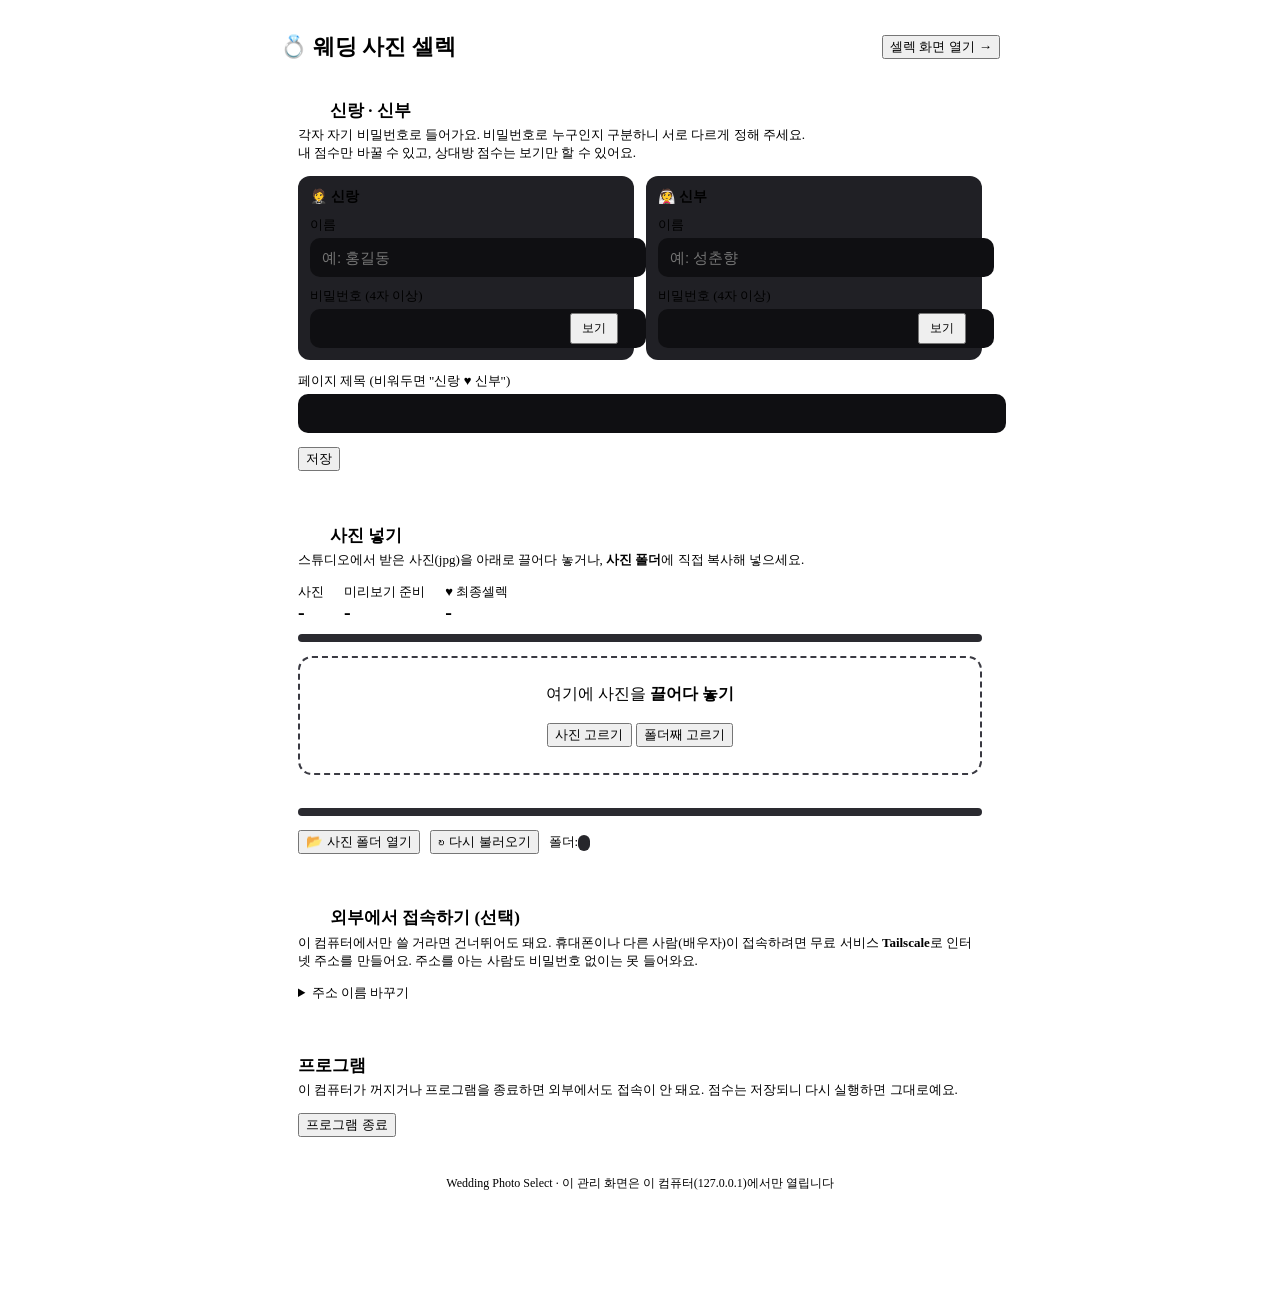
==== web/admin.html @ 5ac88f72 "Wedding Photo Select: self-hosted photo selection app with embedded Tailscale Funnel Co-Authored-By:" ====
<!doctype html>
<html lang="ko">
<head>
<meta charset="utf-8">
<meta name="viewport" content="width=device-width, initial-scale=1">
<meta name="robots" content="noindex, nofollow">
<title>관리 · 웨딩 사진 셀렉</title>
<link rel="stylesheet" href="/static/style.css">
<style>
  html, body { height: auto; }
  body { overflow-y: auto; }
  .wrap { max-width: 720px; margin: 0 auto; padding: 24px 16px 80px; }
  .head { display: flex; align-items: center; gap: 12px; margin-bottom: 18px; }
  .head h1 { flex: 1; margin: 0; font-size: 22px; }
  .sec { background: var(--panel); border: 1px solid var(--line); border-radius: 16px; padding: 18px; margin-bottom: 16px; }
  .sec h2 { margin: 0 0 4px; font-size: 17px; display: flex; align-items: center; gap: 8px; }
  .sec h2 .num { width: 24px; height: 24px; border-radius: 50%; background: var(--accent); color: #fff; font-size: 13px;
    display: inline-flex; align-items: center; justify-content: center; }
  .sec h2 .ok { color: #6ddc8b; font-size: 14px; font-weight: 500; }
  .desc { color: var(--muted); font-size: 13px; margin: 2px 0 14px; }
  .grid2 { display: grid; grid-template-columns: 1fr 1fr; gap: 12px; }
  @media (max-width: 560px) { .grid2 { grid-template-columns: 1fr; } }
  .field label { display: block; font-size: 13px; color: var(--muted); margin-bottom: 4px; }
  .field input { width: 100%; padding: 11px 12px; font-size: 15px; border-radius: 10px; border: 1px solid var(--line);
    background: #0f0f12; color: var(--fg); }
  .pwbox { position: relative; }
  .pwbox button { position: absolute; right: 4px; top: 4px; bottom: 4px; padding: 0 10px; font-size: 12px; }
  .person { background: #202025; border-radius: 12px; padding: 12px; display: grid; gap: 10px; }
  .person h3 { margin: 0; font-size: 14px; }
  .row2 { display: flex; gap: 10px; align-items: center; flex-wrap: wrap; margin-top: 14px; }
  .msg { font-size: 13px; min-height: 1.3em; }
  .msg.err { color: #ff8a8a; } .msg.good { color: #6ddc8b; }
  .drop { border: 2px dashed #3a3a42; border-radius: 14px; padding: 26px 14px; text-align: center; color: var(--muted);
    transition: .15s; }
  .drop.over { border-color: var(--accent); background: #2a1c22; color: var(--fg); }
  .drop b { color: var(--fg); }
  .bar { height: 8px; background: #2a2a30; border-radius: 4px; overflow: hidden; margin-top: 6px; }
  .bar i { display: block; height: 100%; width: 0; background: var(--accent); transition: width .3s; }
  .big { font-size: 28px; font-weight: 700; }
  .kv { display: flex; gap: 20px; flex-wrap: wrap; margin-bottom: 10px; }
  .kv div { font-size: 13px; color: var(--muted); }
  .kv b { display: block; color: var(--fg); font-size: 20px; }
  .url { display: flex; gap: 8px; align-items: center; background: #0f0f12; border: 1px solid var(--accent);
    border-radius: 12px; padding: 10px 12px; font-size: 16px; word-break: break-all; }
  .url a { color: #fff; flex: 1; }
  .steps { margin: 6px 0 12px; padding-left: 20px; color: var(--muted); font-size: 13px; line-height: 1.8; }
  .steps b { color: var(--fg); }
  .spin { display: inline-block; width: 14px; height: 14px; border: 2px solid #555; border-top-color: var(--accent);
    border-radius: 50%; animation: sp 0.8s linear infinite; vertical-align: -2px; margin-right: 6px; }
  @keyframes sp { to { transform: rotate(360deg); } }
  .foot { color: var(--muted); font-size: 12px; text-align: center; margin-top: 20px; }
  code { background: #26262b; padding: 1px 6px; border-radius: 6px; font-size: 12px; }
</style>
</head>
<body>
<div class="wrap">
  <div class="head">
    <h1 id="title">💍 웨딩 사진 셀렉</h1>
    <a id="openViewer" href="/"><button class="primary">셀렉 화면 열기 →</button></a>
  </div>

  <!-- 1 -->
  <section class="sec">
    <h2><span class="num">1</span> 신랑 · 신부 <span id="ok1" class="ok"></span></h2>
    <p class="desc">각자 자기 비밀번호로 들어가요. 비밀번호로 누구인지 구분하니 서로 다르게 정해 주세요.<br>
      내 점수만 바꿀 수 있고, 상대방 점수는 보기만 할 수 있어요.</p>
    <div class="grid2">
      <div class="person">
        <h3>🤵 신랑</h3>
        <div class="field"><label>이름</label><input id="n0" placeholder="예: 홍길동"></div>
        <div class="field"><label>비밀번호 (4자 이상)</label>
          <div class="pwbox"><input id="p0" type="password" autocomplete="new-password"><button type="button" data-eye="p0">보기</button></div></div>
      </div>
      <div class="person">
        <h3>👰 신부</h3>
        <div class="field"><label>이름</label><input id="n1" placeholder="예: 성춘향"></div>
        <div class="field"><label>비밀번호 (4자 이상)</label>
          <div class="pwbox"><input id="p1" type="password" autocomplete="new-password"><button type="button" data-eye="p1">보기</button></div></div>
      </div>
    </div>
    <div class="field" style="margin-top:12px"><label>페이지 제목 (비워두면 "신랑 ♥ 신부")</label><input id="ttl" placeholder=""></div>
    <div class="row2"><button id="save" class="primary">저장</button><span id="msg1" class="msg"></span></div>
  </section>

  <!-- 2 -->
  <section class="sec">
    <h2><span class="num">2</span> 사진 넣기 <span id="ok2" class="ok"></span></h2>
    <p class="desc">스튜디오에서 받은 사진(jpg)을 아래로 끌어다 놓거나, <b>사진 폴더</b>에 직접 복사해 넣으세요.</p>
    <div class="kv">
      <div>사진<b id="cnt">-</b></div>
      <div>미리보기 준비<b id="prep">-</b></div>
      <div>♥ 최종셀렉<b id="fin">-</b></div>
    </div>
    <div class="bar"><i id="prepBar"></i></div>
    <p class="desc" id="prepNote" style="margin-top:6px"></p>
    <div id="drop" class="drop">
      여기에 사진을 <b>끌어다 놓기</b><br><br>
      <button id="pickFiles">사진 고르기</button>
      <button id="pickDir">폴더째 고르기</button>
      <input id="fileIn" type="file" accept=".jpg,.jpeg,.png,image/jpeg,image/png" multiple hidden>
      <input id="dirIn" type="file" webkitdirectory hidden>
    </div>
    <div id="up" class="hidden" style="margin-top:10px">
      <div class="msg" id="upMsg"></div><div class="bar"><i id="upBar"></i></div>
    </div>
    <div class="row2">
      <button id="openFolder">📂 사진 폴더 열기</button>
      <button id="rescan">↻ 다시 불러오기</button>
      <span class="desc" style="margin:0">폴더: <code id="dir"></code></span>
    </div>
  </section>

  <!-- 3 -->
  <section class="sec">
    <h2><span class="num">3</span> 외부에서 접속하기 (선택) <span id="ok3" class="ok"></span></h2>
    <p class="desc">이 컴퓨터에서만 쓸 거라면 건너뛰어도 돼요. 휴대폰이나 다른 사람(배우자)이 접속하려면
      무료 서비스 <b>Tailscale</b>로 인터넷 주소를 만들어요. 주소를 아는 사람도 비밀번호 없이는 못 들어와요.</p>
    <div id="tsBody"></div>
    <details style="margin-top:14px">
      <summary class="desc" style="cursor:pointer;margin:0">주소 이름 바꾸기</summary>
      <div class="row2">
        <div class="field" style="flex:1"><input id="host" placeholder="wedding-select"></div>
        <button id="saveHost">저장</button>
      </div>
      <p class="desc">주소가 <code>https://<b id="hostPrev">wedding-select</b>.(내 계정).ts.net</code> 이 돼요. 영문 소문자/숫자/하이픈.</p>
    </details>
  </section>

  <section class="sec">
    <h2>프로그램</h2>
    <p class="desc">이 컴퓨터가 꺼지거나 프로그램을 종료하면 외부에서도 접속이 안 돼요. 점수는 저장되니 다시 실행하면 그대로예요.</p>
    <div class="row2"><button id="quit" class="danger">프로그램 종료</button></div>
  </section>
  <p class="foot">Wedding Photo Select <span id="ver"></span> · 이 관리 화면은 이 컴퓨터(127.0.0.1)에서만 열립니다</p>
</div>
<script src="/static/admin.js"></script>
</body>
</html>
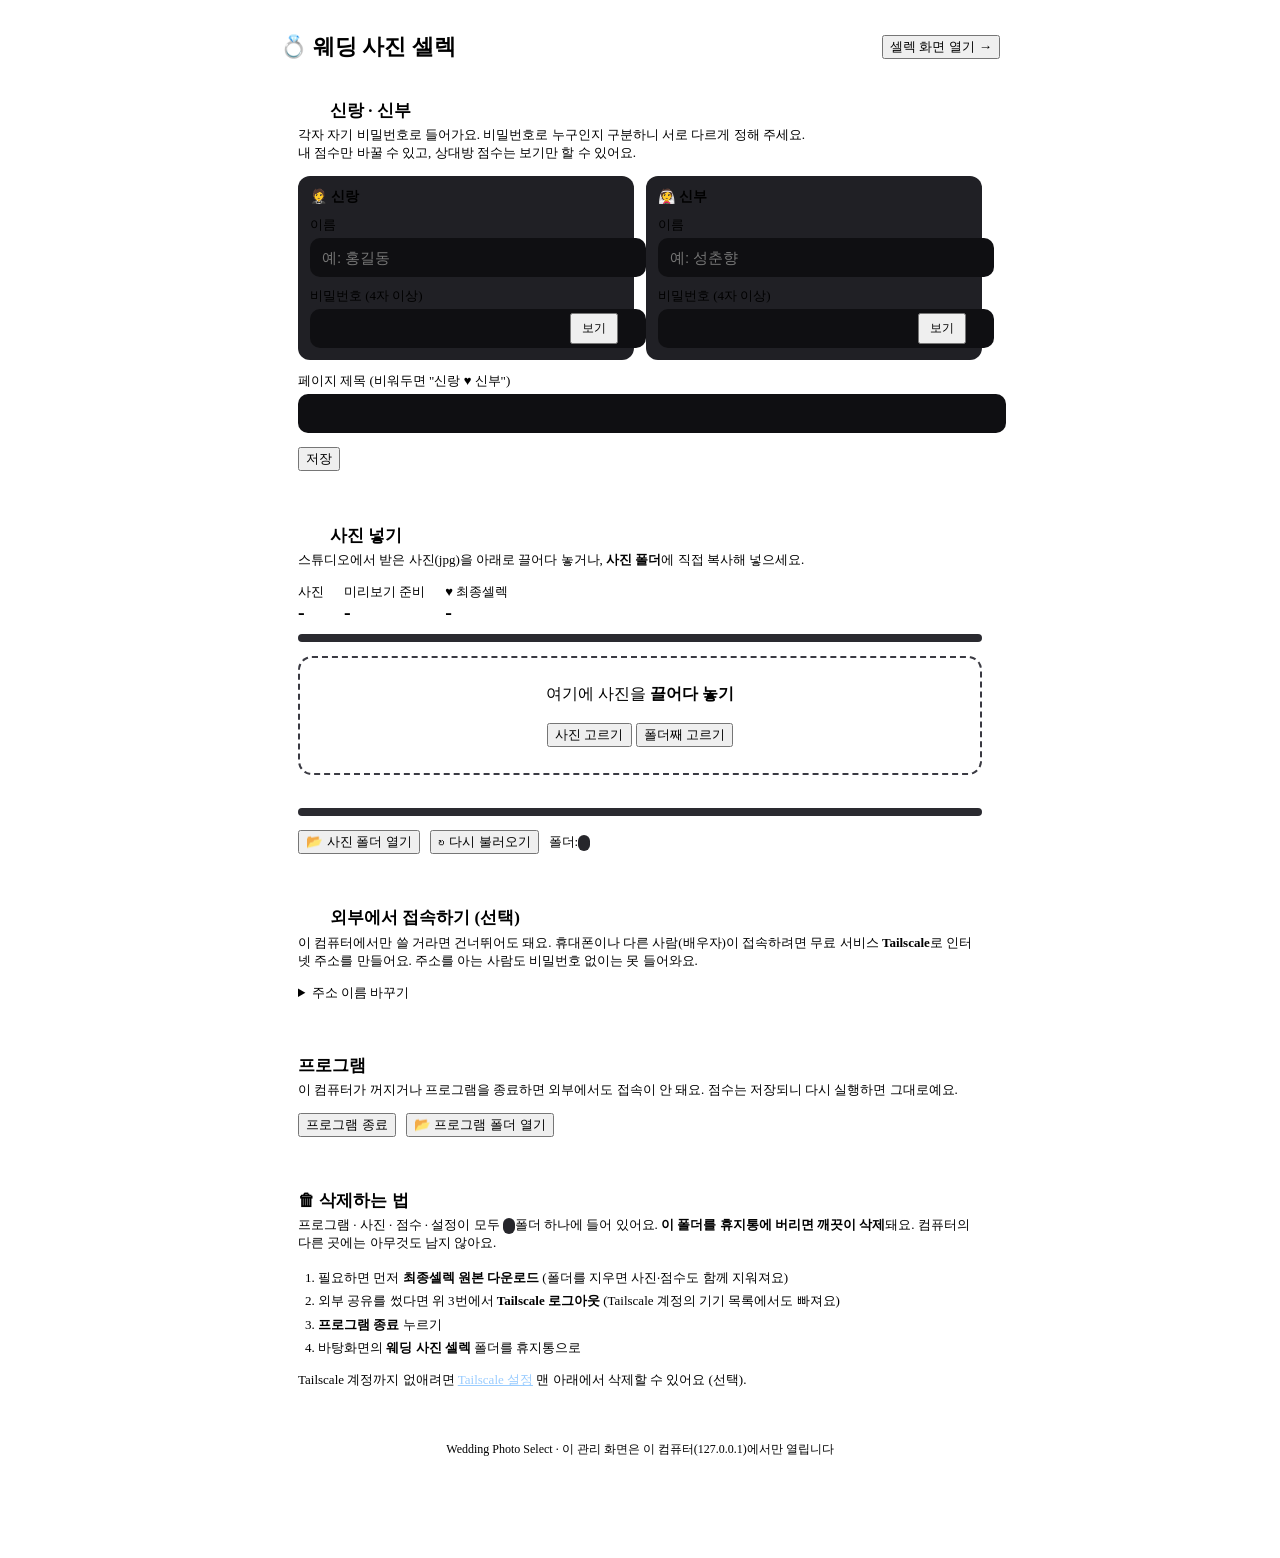
==== commit 50bfa677: "Install into a single desktop folder; add uninstall guide - install.sh / install.ps1: everything (pr" ====
--- a/web/admin.html
+++ b/web/admin.html
@@ -129,7 +129,21 @@
   <section class="sec">
     <h2>프로그램</h2>
     <p class="desc">이 컴퓨터가 꺼지거나 프로그램을 종료하면 외부에서도 접속이 안 돼요. 점수는 저장되니 다시 실행하면 그대로예요.</p>
-    <div class="row2"><button id="quit" class="danger">프로그램 종료</button></div>
+    <div class="row2"><button id="quit" class="danger">프로그램 종료</button>
+      <button id="openBase">📂 프로그램 폴더 열기</button></div>
+  </section>
+
+  <section class="sec">
+    <h2>🗑 삭제하는 법</h2>
+    <p class="desc">프로그램 · 사진 · 점수 · 설정이 모두 <code id="base"></code> 폴더 하나에 들어 있어요.
+      <b>이 폴더를 휴지통에 버리면 깨끗이 삭제</b>돼요. 컴퓨터의 다른 곳에는 아무것도 남지 않아요.</p>
+    <ol class="steps">
+      <li>필요하면 먼저 <b>최종셀렉 원본 다운로드</b> (폴더를 지우면 사진·점수도 함께 지워져요)</li>
+      <li>외부 공유를 썼다면 위 3번에서 <b>Tailscale 로그아웃</b> (Tailscale 계정의 기기 목록에서도 빠져요)</li>
+      <li><b>프로그램 종료</b> 누르기</li>
+      <li>바탕화면의 <b>웨딩 사진 셀렉</b> 폴더를 휴지통으로</li>
+    </ol>
+    <p class="desc">Tailscale 계정까지 없애려면 <a href="https://login.tailscale.com/admin/settings/general" target="_blank" rel="noopener" style="color:#9cf">Tailscale 설정</a> 맨 아래에서 삭제할 수 있어요 (선택).</p>
   </section>
   <p class="foot">Wedding Photo Select <span id="ver"></span> · 이 관리 화면은 이 컴퓨터(127.0.0.1)에서만 열립니다</p>
 </div>
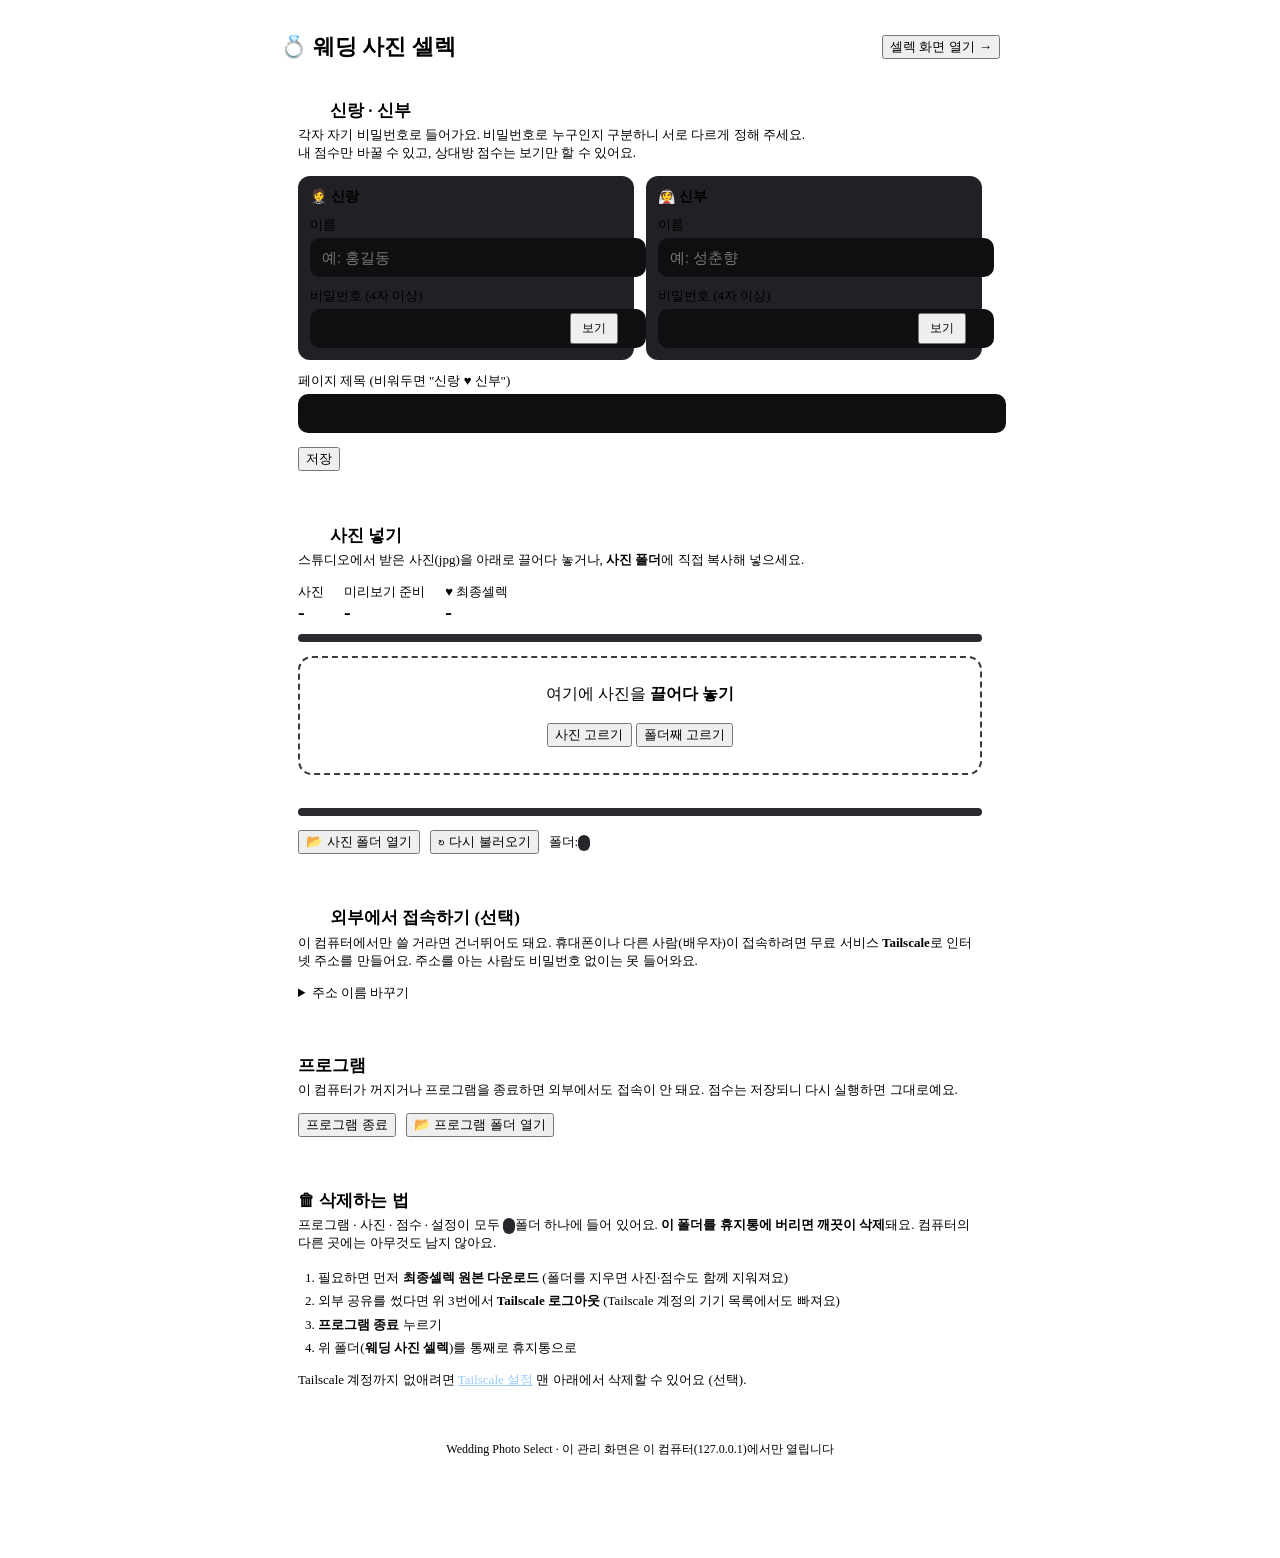
==== commit be37a1ea: "v0.2: zip downloads instead of install scripts, paginated grid with jump-to - release zips (UTF-8 na" ====
--- a/web/admin.html
+++ b/web/admin.html
@@ -141,7 +141,7 @@
       <li>필요하면 먼저 <b>최종셀렉 원본 다운로드</b> (폴더를 지우면 사진·점수도 함께 지워져요)</li>
       <li>외부 공유를 썼다면 위 3번에서 <b>Tailscale 로그아웃</b> (Tailscale 계정의 기기 목록에서도 빠져요)</li>
       <li><b>프로그램 종료</b> 누르기</li>
-      <li>바탕화면의 <b>웨딩 사진 셀렉</b> 폴더를 휴지통으로</li>
+      <li>위 폴더(<b>웨딩 사진 셀렉</b>)를 통째로 휴지통으로</li>
     </ol>
     <p class="desc">Tailscale 계정까지 없애려면 <a href="https://login.tailscale.com/admin/settings/general" target="_blank" rel="noopener" style="color:#9cf">Tailscale 설정</a> 맨 아래에서 삭제할 수 있어요 (선택).</p>
   </section>
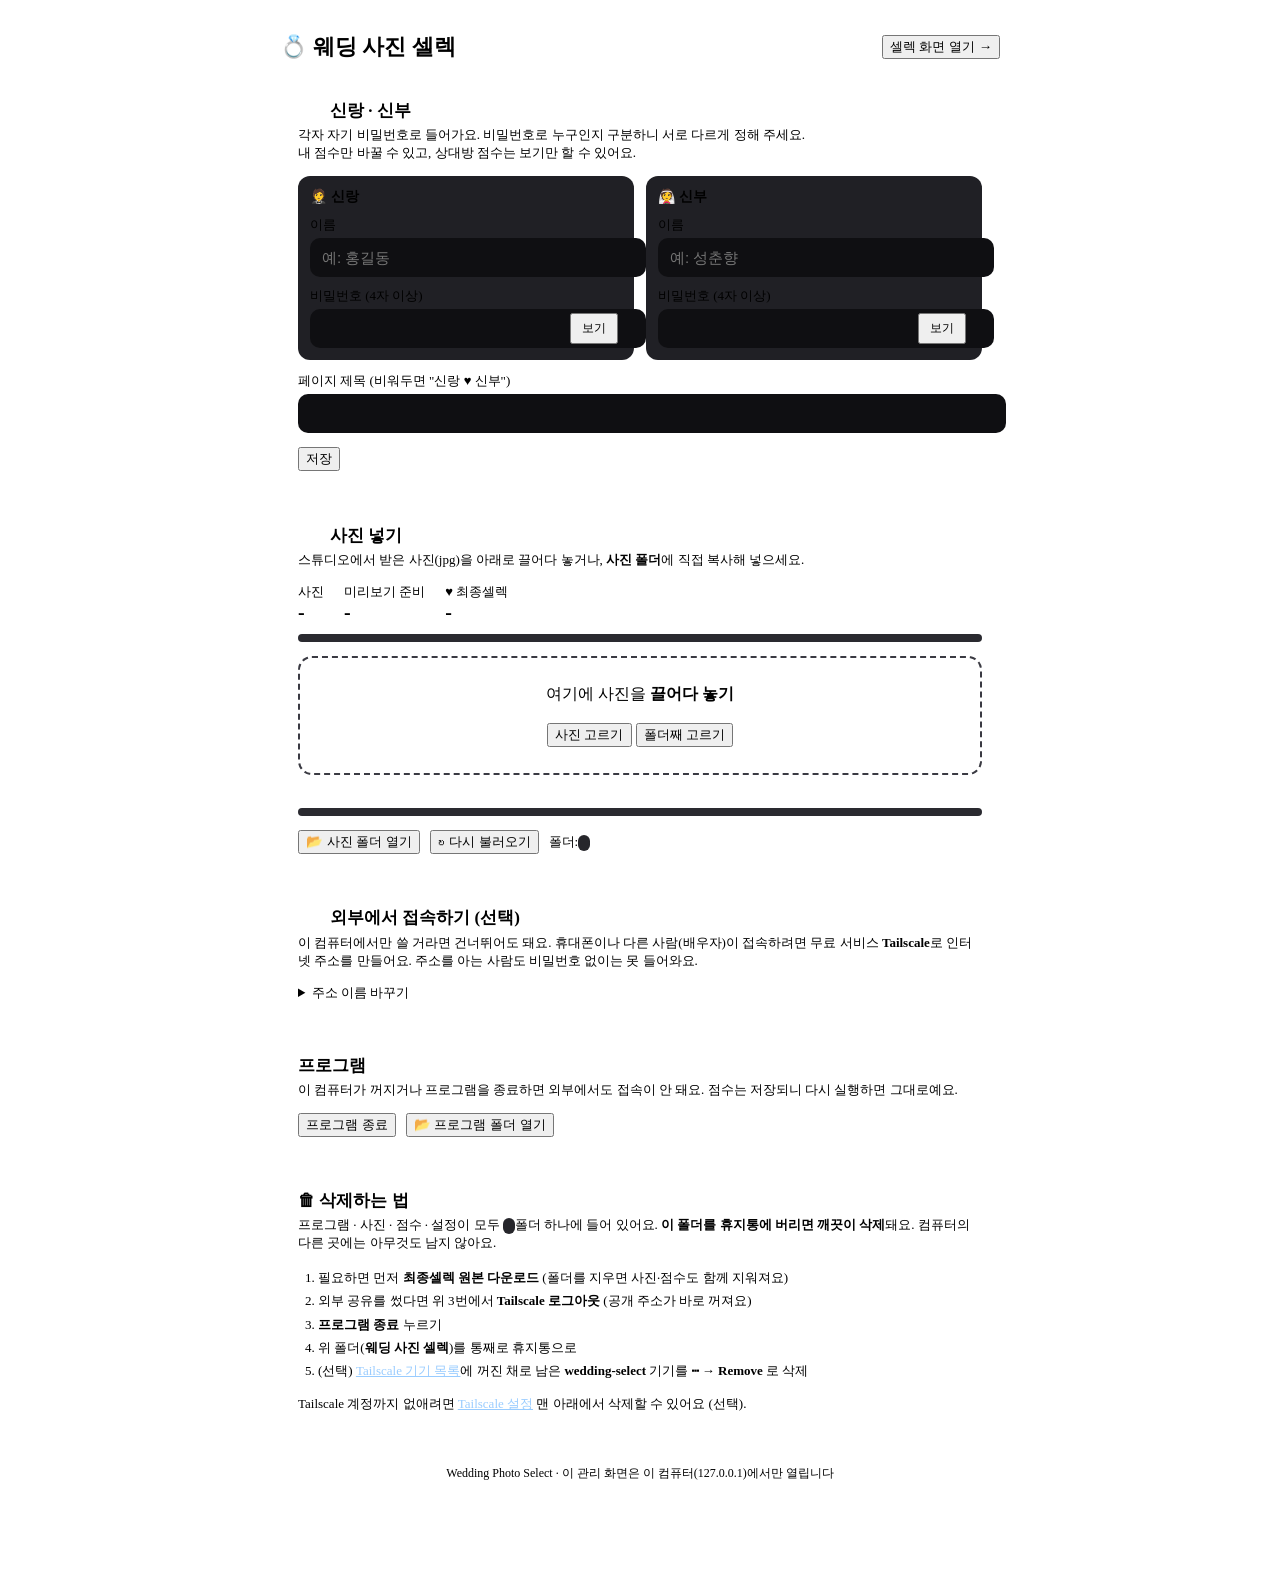
==== commit 86caf7a5: "Tailscale: popup drives itself, show URL only once reachable - popup opens /admin/ts which polls sta" ====
--- a/web/admin.html
+++ b/web/admin.html
@@ -139,9 +139,11 @@
       <b>이 폴더를 휴지통에 버리면 깨끗이 삭제</b>돼요. 컴퓨터의 다른 곳에는 아무것도 남지 않아요.</p>
     <ol class="steps">
       <li>필요하면 먼저 <b>최종셀렉 원본 다운로드</b> (폴더를 지우면 사진·점수도 함께 지워져요)</li>
-      <li>외부 공유를 썼다면 위 3번에서 <b>Tailscale 로그아웃</b> (Tailscale 계정의 기기 목록에서도 빠져요)</li>
+      <li>외부 공유를 썼다면 위 3번에서 <b>Tailscale 로그아웃</b> (공개 주소가 바로 꺼져요)</li>
       <li><b>프로그램 종료</b> 누르기</li>
       <li>위 폴더(<b>웨딩 사진 셀렉</b>)를 통째로 휴지통으로</li>
+      <li>(선택) <a href="https://login.tailscale.com/admin/machines" target="_blank" rel="noopener" style="color:#9cf">Tailscale 기기 목록</a>에 꺼진 채로 남은
+        <b>wedding-select</b> 기기를 <b>⋯ → Remove</b> 로 삭제</li>
     </ol>
     <p class="desc">Tailscale 계정까지 없애려면 <a href="https://login.tailscale.com/admin/settings/general" target="_blank" rel="noopener" style="color:#9cf">Tailscale 설정</a> 맨 아래에서 삭제할 수 있어요 (선택).</p>
   </section>
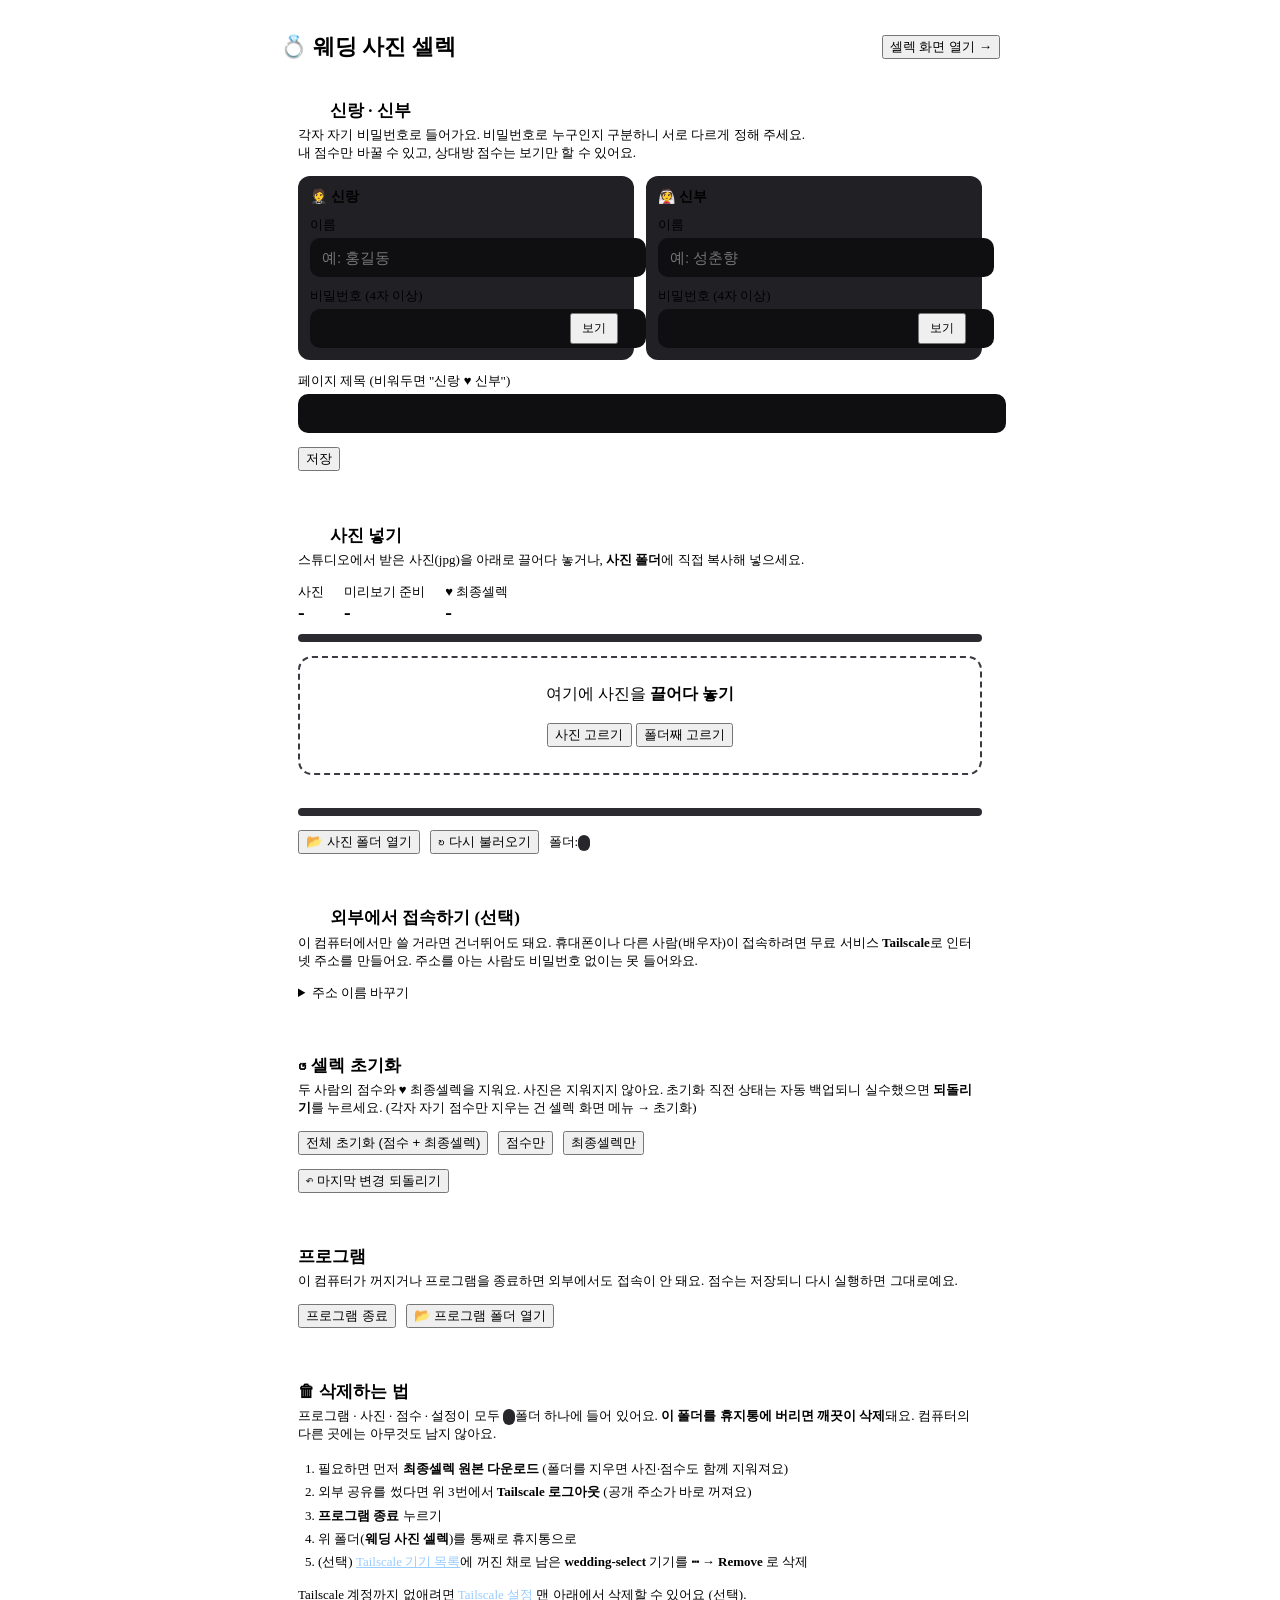
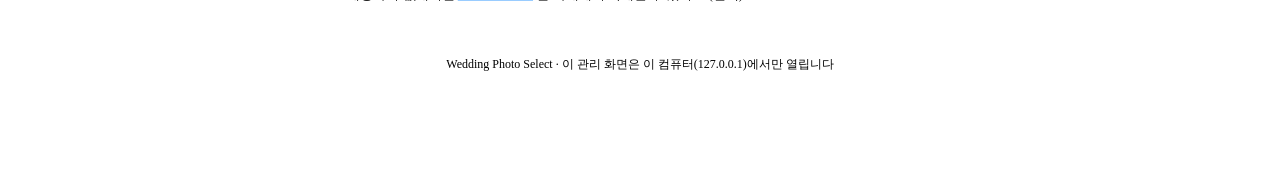
==== commit 6f335353: "Add photo World Cup (keep final N) and select reset with automatic backups - 이상형 월드컵: pick from curr" ====
--- a/web/admin.html
+++ b/web/admin.html
@@ -127,6 +127,18 @@
   </section>
 
   <section class="sec">
+    <h2>↺ 셀렉 초기화</h2>
+    <p class="desc">두 사람의 점수와 ♥ 최종셀렉을 지워요. 사진은 지워지지 않아요. 초기화 직전 상태는 자동 백업되니
+      실수했으면 <b>되돌리기</b>를 누르세요. (각자 자기 점수만 지우는 건 셀렉 화면 메뉴 → 초기화)</p>
+    <div class="row2">
+      <button id="rsAll" class="danger">전체 초기화 (점수 + 최종셀렉)</button>
+      <button id="rsScores">점수만</button>
+      <button id="rsFinals">최종셀렉만</button>
+    </div>
+    <div class="row2"><button id="rsUndo">↶ 마지막 변경 되돌리기</button><span id="rsMsg" class="msg"></span></div>
+  </section>
+
+  <section class="sec">
     <h2>프로그램</h2>
     <p class="desc">이 컴퓨터가 꺼지거나 프로그램을 종료하면 외부에서도 접속이 안 돼요. 점수는 저장되니 다시 실행하면 그대로예요.</p>
     <div class="row2"><button id="quit" class="danger">프로그램 종료</button>
